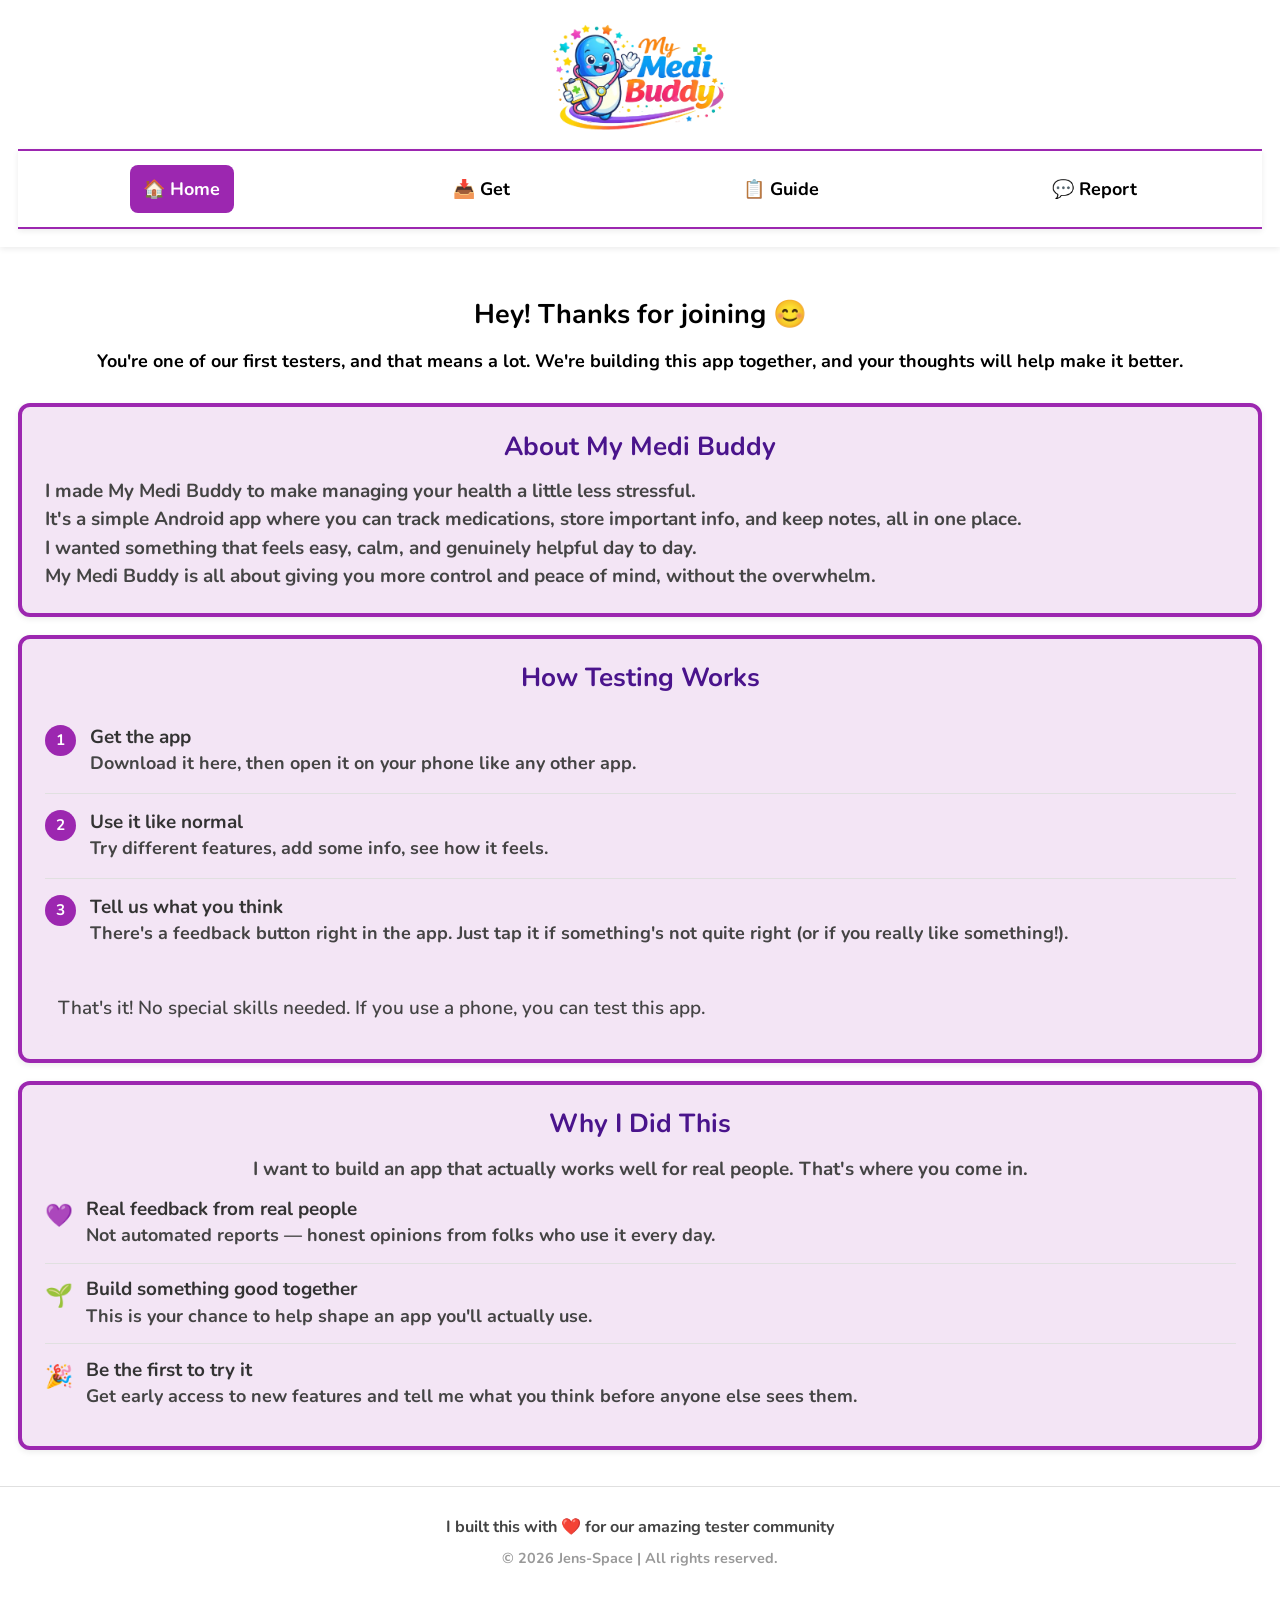
==== index.html @ 2595c354 "update: website changes 18-04-2026  15:56." ====
<!doctype html>
<html lang="en">
  <head>
    <meta charset="utf-8" />
    <meta name="viewport" content="width=device-width,initial-scale=1" />
    <meta http-equiv="X-UA-Compatible" content="IE=edge" />
    <meta name="robots" content="noindex, nofollow" />
    <meta http-equiv="Cache-Control" content="no-cache, no-store, must-revalidate" />
    <meta http-equiv="Pragma" content="no-cache" />
    <meta http-equiv="Expires" content="0" />
    <title>My Medi Buddy — Tester Portal</title>
    <meta name="description" content="Tester portal for the My Medi Buddy Android beta." />
    <meta name="theme-color" content="#3D9A8B" />
    <link rel="preconnect" href="https://fonts.googleapis.com">
    <link rel="preconnect" href="https://fonts.gstatic.com" crossorigin>
    <link href="https://fonts.googleapis.com/css2?family=Nunito:wght@400;600;700;800&display=swap" rel="stylesheet">
    <link rel="stylesheet" href="./docs/styles.css?v=1776524216" />
    <link rel="icon" type="image/png" href="./docs/icon/mmb-icon.png" sizes="1024x1024" />
    <link rel="apple-touch-icon" href="./docs/icon/mmb-icon.png" />
    <link rel="manifest" href="./docs/manifest.json" />
    <meta name="apple-mobile-web-app-capable" content="yes">
    <meta name="apple-mobile-web-app-status-bar-style" content="default">
    <meta name="apple-mobile-web-app-title" content="MyMediBuddy">
  </head>

  <body>
    <header>
      <div class="header-inner">
        <div class="brand">
          <img src="./docs/logo.png" alt="My Medi Buddy" class="logo" />
        </div>

        <nav class="nav">
          <a href="./index.html" aria-current="page">🏠 Home</a>
          <a href="./docs/download.html">📥 Get</a>
          <a href="./docs/testing-guide.html">📋 Guide</a>
          <a href="./docs/report-a-bug.html">💬 Report</a>
        </nav>
      </div>
    </header>

    <main>
      <div class="hero">
        <h2 class="home-hero-title">Hey! Thanks for joining&nbsp;😊</h2>
        <p>You're one of our first testers, and that means a lot. We're building this app together, and your thoughts will help make it better.</p>
      </div>

      <section class="card friendly-card">
        <h2>About My Medi Buddy</h2>
        <p>I made My Medi Buddy to make managing your health a little less stressful.</p>
        <p>It's a simple Android app where you can track medications, store important info, and keep notes, all in one place.</p>
        <p>I wanted something that feels easy, calm, and genuinely helpful day to day.</p>
        <p>My Medi Buddy is all about giving you more control and peace of mind, without the overwhelm.</p>
      </section>

      <section class="card friendly-card">
        <h2>How Testing Works</h2>
        
        <div class="friendly-steps">
          <div class="friendly-step">
            <span class="friendly-num">1</span>
            <div class="friendly-content">
              <strong>Get the app</strong>
              <p>Download it here, then open it on your phone like any other app.</p>
            </div>
          </div>
          
          <div class="friendly-step">
            <span class="friendly-num">2</span>
            <div class="friendly-content">
              <strong>Use it like normal</strong>
              <p>Try different features, add some info, see how it feels.</p>
            </div>
          </div>
          
          <div class="friendly-step">
            <span class="friendly-num">3</span>
            <div class="friendly-content">
              <strong>Tell us what you think</strong>
              <p>There's a feedback button right in the app. Just tap it if something's not quite right (or if you really like something!).</p>
            </div>
          </div>
        </div>
        
        <p class="friendly-note">That's it! No special skills needed. If you use a phone, you can test this app.</p>
      </section>

      <section class="card warm-card">
        <h2>Why I Did This</h2>
        <p>I want to build an app that actually works well for real people. That's where you come in.</p>
        
        <div class="warm-points">
          <div class="warm-point">
            <span class="warm-emoji">💜</span>
            <div>
              <strong>Real feedback from real people</strong>
              <p>Not automated reports — honest opinions from folks who use it every day.</p>
            </div>
          </div>
          
          <div class="warm-point">
            <span class="warm-emoji">🌱</span>
            <div>
              <strong>Build something good together</strong>
              <p>This is your chance to help shape an app you'll actually use.</p>
            </div>
          </div>
          
          <div class="warm-point">
            <span class="warm-emoji">🎉</span>
            <div>
              <strong>Be the first to try it</strong>
              <p>Get early access to new features and tell me what you think before anyone else sees them.</p>
            </div>
          </div>
        </div>
      </section>
    </main>

    <footer>
      <p>I built this with ❤️ for our amazing tester community</p>
      <p class="muted">© 2026 Jens-Space | All rights reserved.</p>
    </footer>

     <button id="back-to-top" aria-label="Back to top"><svg xmlns="http://www.w3.org/2000/svg" width="26" height="26" viewBox="0 0 24 24" fill="none" stroke="white" stroke-width="3" stroke-linecap="round" stroke-linejoin="round"><polyline points="18 15 12 9 6 15"></polyline></svg></button>
    <script>
      const btn = document.getElementById('back-to-top');
      window.addEventListener('scroll', () => {
        btn.classList.toggle('visible', window.scrollY > 200);
      });
      btn.addEventListener('click', () => window.scrollTo({ top: 0, behavior: 'smooth' }));

      if ('serviceWorker' in navigator) {
        navigator.serviceWorker.register('/docs/sw.js', { scope: '/' })
          .then((reg) => console.log('Service Worker registered:', reg))
          .catch((err) => console.error('Service Worker registration failed:', err));
      }
    </script>
  </body>
</html>
---- docs/styles.css ----
* {
  box-sizing: border-box;
  margin: 0;
  padding: 0;
}

html {
  font-size: 18px;
}

:root {
  --primary: #9C27B0;
  --primary-light: #CE93D8;
  --primary-dark: #4A148C;
  --accent: #7B1FA2;
  --teal: #26A69A;
  --green: #4CAF50;
  --yellow: #FFC107;
  --lavender: #9575CD;
  --white: #FFFFFF;
  --cream: #F7FAFC;
  --light-purple: #F3E5F5;
  --text: #333333;
  --text-light: #444444;
  --bg: #FFFFFF;
  --card-bg: #FFFFFF;
  --border: #E0E0E0;
  --shadow: 0 2px 6px rgba(0, 0, 0, 0.08);
  --radius: 12px;
  --tap-size: 48px;
}

body {
  font-family: 'Nunito', -apple-system, BlinkMacSystemFont, 'Segoe UI', Roboto, sans-serif;
  background: var(--bg);
  color: var(--text);
  line-height: 1.68;
  min-height: 100vh;
  font-size: 21px;
  font-weight: 700;
}

header {
  background: white;
  box-shadow: var(--shadow);
}

.header-inner {
  padding: 1rem;
  display: flex;
  flex-direction: column;
  align-items: center;
}

.logo {
  height: 120px;
  width: auto;
}

.nav {
  display: flex;
  gap: 0.5rem;
  padding: 0.75rem;
  background: white;
  width: 100%;
  justify-content: space-around;
  box-shadow: var(--shadow);
  border-top: 2px solid var(--primary);
  border-bottom: 2px solid var(--primary);
}

.nav a {
  color: #000000;
  text-decoration: none;
  font-size: 1rem;
  font-weight: 700;
  padding: 0.5rem 0.75rem;
  border-radius: 8px;
  text-align: center;
}

.nav a[aria-current="page"] {
  color: white;
  background: var(--primary);
}

main {
  padding: 1rem;
}

.hero {
  text-align: center;
  padding: 1.5rem 0.5rem;
}

.hero h2 {
  font-size: 1.5rem;
  margin-bottom: 0.5rem;
  color: #000000;
  text-align: center;
}

.home-hero-title {
  display: inline-block;
  white-space: nowrap;
  font-size: clamp(1.2rem, 5.5vw, 1.5rem);
}

.hero p {
  font-size: 1rem;
  color: #000000;
}

.card {
  background: var(--light-purple);
  border: 4px solid var(--primary);
  border-radius: var(--radius);
  padding: 1.25rem;
  margin-bottom: 1rem;
  box-shadow: var(--shadow);
}

.card h2 {
  font-size: clamp(1.25rem, 4.8vw, 1.45rem);
  color: var(--primary-dark);
  margin-bottom: 0.75rem;
  text-align: center;
  line-height: 1.3;
  overflow-wrap: anywhere;
}

.card p {
  font-size: 1.05rem;
  color: #444444;
  text-align: center;
  line-height: 1.5;
  overflow-wrap: anywhere;
}

.friendly-card > p {
  text-align: left;
}

.grid {
  display: grid;
  grid-template-columns: 1fr;
  gap: 1rem;
  margin-top: 1rem;
}

.cta {
  display: block;
  padding: 1.25rem;
  border: 2px solid var(--primary);
  border-radius: var(--radius);
  text-decoration: none;
  background: var(--light-purple);
}

.cta h3 {
  font-size: 1.05rem;
  color: #000000;
  margin-bottom: 0.25rem;
}

.cta p {
  font-size: 1rem;
  color: #000000;
  margin: 0;
}

.download-box {
  background: linear-gradient(135deg, var(--primary) 0%, var(--primary-dark) 100%);
  border-radius: var(--radius);
  padding: 2rem;
  text-align: center;
}

.version-info {
  display: flex;
  align-items: center;
  justify-content: center;
  gap: 0.5rem;
  margin-bottom: 0.5rem;
}

.version-badge {
  background: rgba(255, 255, 255, 0.25);
  color: white;
  padding: 0.25rem 0.75rem;
  border-radius: 15px;
  font-size: 1.1rem;
  font-weight: 700;
}

.version-number {
  color: white;
  font-size: 1.1rem;
  font-weight: 800;
}

.updated-date {
  color: #ffffff;
  font-size: 0.8rem;
  margin-bottom: 1rem;
}

.download-btn {
  display: inline-block;
  background: white;
  color: var(--primary);
  padding: 0.875rem 2rem;
  border-radius: 25px;
  text-decoration: none;
  font-weight: 700;
  font-size: 1rem;
}

.download-feedback {
  color: #ffffff !important;
  font-size: 1rem;
  margin-top: 0.75rem;
  font-weight: 600;
  text-shadow: 0 1px 2px rgba(0, 0, 0, 0.25);
}

.file-info {
  color: #ffffff;
  font-size: 0.8rem;
  margin-top: 1rem;
}

.download-box .updated-date,
.download-box .file-info {
  color: #ffffff;
}

.download-box .updated-date #date,
.download-box .file-info #size {
  color: #ffffff;
}

.friendly-step {
  display: flex;
  align-items: flex-start;
  gap: 0.75rem;
  padding: 0.875rem 0;
  border-bottom: 1px solid var(--border);
}

.friendly-step:last-child {
  border-bottom: none;
}

.friendly-num {
  width: 1.75rem;
  height: 1.75rem;
  background: var(--primary);
  color: white;
  border-radius: 50%;
  display: flex;
  align-items: center;
  justify-content: center;
  font-weight: 700;
  font-size: 0.85rem;
  flex-shrink: 0;
}

.friendly-content strong {
  display: block;
  font-size: 1.05rem;
  text-align: left;
  line-height: 1.35;
  overflow-wrap: anywhere;
}

.friendly-content p {
  font-size: 1rem;
  color: var(--text-light);
  margin: 0;
  text-align: left;
  line-height: 1.5;
  overflow-wrap: anywhere;
}

.friendly-note {
  margin-top: 1rem;
  padding: 0.75rem;
  background: var(--light-purple);
  border-radius: 8px;
  font-size: 1rem;
  color: #000000;
  font-weight: 600;
}

.warm-point {
  display: flex;
  align-items: flex-start;
  gap: 0.75rem;
  padding: 0.75rem 0;
  border-bottom: 1px solid var(--border);
}

.warm-point:last-child {
  border-bottom: none;
}

.warm-emoji {
  font-size: 1.25rem;
}

.warm-point strong {
  display: block;
  font-size: 1.05rem;
  line-height: 1.35;
  overflow-wrap: anywhere;
}

.warm-point p {
  font-size: 1rem;
  color: var(--text-light);
  margin: 0;
  text-align: left;
  line-height: 1.5;
  overflow-wrap: anywhere;
}

ol {
  margin: 0.5rem 0 0.5rem 1.25rem;
}

ol li {
  font-size: 1rem;
  color: var(--text);
  margin-bottom: 0.5rem;
}

.steps {
  margin: 0.5rem 0 0.5rem 1rem;
  counter-reset: step;
}

.steps li {
  list-style: none;
  position: relative;
  padding-left: 2.5rem;
  margin-bottom: 1rem;
  text-align: left;
}

.steps li::before {
  counter-increment: step;
  content: counter(step);
  position: absolute;
  left: 0;
  top: 0;
  width: 1.5rem;
  height: 1.5rem;
  background: var(--primary);
  color: white;
  border-radius: 50%;
  display: flex;
  align-items: center;
  justify-content: center;
  font-size: 0.8rem;
  font-weight: 700;
}

.steps li strong {
  display: block;
  font-size: 1.05rem;
  color: #000000;
  line-height: 1.35;
  overflow-wrap: anywhere;
}

.steps li p {
  font-size: 1.05rem;
  color: var(--text-light);
  text-align: left;
  line-height: 1.5;
  overflow-wrap: anywhere;
}

.checklist {
  list-style: none;
  margin-top: 0.5rem;
}

.checklist li {
  display: flex;
  align-items: flex-start;
  gap: 0.75rem;
  padding: 0.75rem 0;
  text-align: left;
}

.check {
  width: 1.5rem;
  height: 1.5rem;
  background: var(--green);
  color: white;
  border-radius: 50%;
  display: flex;
  align-items: center;
  justify-content: center;
  font-size: 0.8rem;
  font-weight: 700;
  flex-shrink: 0;
}

.checklist strong {
  display: block;
  font-size: 1.05rem;
  color: #000000;
  line-height: 1.35;
  overflow-wrap: anywhere;
}

.checklist p {
  font-size: 1.05rem;
  color: var(--text-light);
  margin: 0;
  text-align: left;
  line-height: 1.5;
  overflow-wrap: anywhere;
}

ul {
  margin: 0.5rem 0 0.5rem 1.25rem;
}

ul li {
  font-size: 1.05rem;
  color: var(--text);
  margin-bottom: 0.5rem;
  line-height: 1.5;
  overflow-wrap: anywhere;
  text-align: left;
}

.friendly-step,
.warm-point,
ol li {
  text-align: left;
}

.friendly-step > div,
.warm-point > div,
.checklist li > div {
  flex: 1;
  min-width: 0;
}

ul strong {
  color: var(--text);
}

.priority-list {
  list-style: none;
  margin-top: 0.5rem;
}

.priority-list li {
  display: flex;
  align-items: center;
  gap: 0.5rem;
  padding: 0.5rem 0;
  border-bottom: 1px solid var(--border);
}

.priority-dot {
  width: 10px;
  height: 10px;
  border-radius: 50%;
  flex-shrink: 0;
}

.priority-dot.critical { background: #F44336; }
.priority-dot.high { background: var(--yellow); }
.priority-dot.medium { background: var(--teal); }
.priority-dot.low { background: var(--lavender); }

footer {
  background: white;
  padding: 1.5rem;
  text-align: center;
  border-top: 1px solid var(--border);
}

footer p {
  font-size: 0.9rem;
  color: var(--text-light);
}

footer .muted {
  font-size: 0.8rem;
  color: #999;
  margin-top: 0.25rem;
}

.debug-build {
  margin-top: 0.4rem;
  font-size: 0.72rem;
  color: #7a7a7a;
  text-align: center;
}

#back-to-top {
  display: none;
  position: fixed;
  bottom: 1.5rem;
  right: 1.25rem;
  width: 2.75rem;
  height: 2.75rem;
  background: var(--primary);
  color: white;
  border: none;
  border-radius: 50%;
  padding: 0;
  cursor: pointer;
  z-index: 999;
  box-shadow: 0 4px 12px rgba(0,0,0,0.2);
  align-items: center;
  justify-content: center;
}

#back-to-top.visible {
  display: flex;
}

#back-to-top svg {
  display: block;
}

@media (max-width: 768px) {
  body {
    font-size: 19px;
    line-height: 1.6;
  }

  .header-inner {
    padding: 0.75rem;
  }

   .logo {
     height: 92px;
   }

  .nav {
    flex-wrap: nowrap;
    justify-content: flex-start;
    gap: 0.4rem;
    padding: 0.6rem;
    overflow-x: auto;
    -webkit-overflow-scrolling: touch;
  }

  .nav a {
    flex: 0 0 auto;
    min-width: 0;
    max-width: none;
    white-space: nowrap;
    font-size: 0.92rem;
    padding: 0.55rem 0.5rem;
  }

  main {
    padding: 0.75rem;
  }

  .hero {
    padding: 1rem 0.25rem;
  }

  .hero h2 {
    font-size: 1.35rem;
  }

  .home-hero-title {
    white-space: normal;
    line-height: 1.25;
  }

  .card {
    border-width: 3px;
    padding: 1rem;
  }

  .card p,
  ul li,
  .steps li p,
  .checklist p {
    font-size: 1rem;
  }

  .download-box {
    padding: 1.25rem 1rem;
  }

  .version-info {
    flex-wrap: wrap;
  }

  .download-btn {
    display: block;
    width: 100%;
    padding: 0.9rem 1rem;
  }

  #back-to-top {
    width: 2.5rem;
    height: 2.5rem;
    bottom: 1rem;
    right: 1rem;
  }
}

@media (max-width: 420px) {
  body {
    font-size: 18px;
  }

  .nav a {
    font-size: 0.88rem;
    padding: 0.5rem 0.45rem;
  }

  .steps li {
    padding-left: 2.1rem;
  }

   .steps li::before {
     width: 1.35rem;
     height: 1.35rem;
     font-size: 0.75rem;
   }
 }

 @media (max-width: 768px) {
   #back-to-top {
     width: 2.5rem;
     height: 2.5rem;
     bottom: 1rem;
     right: 1rem;
   }
 }
}
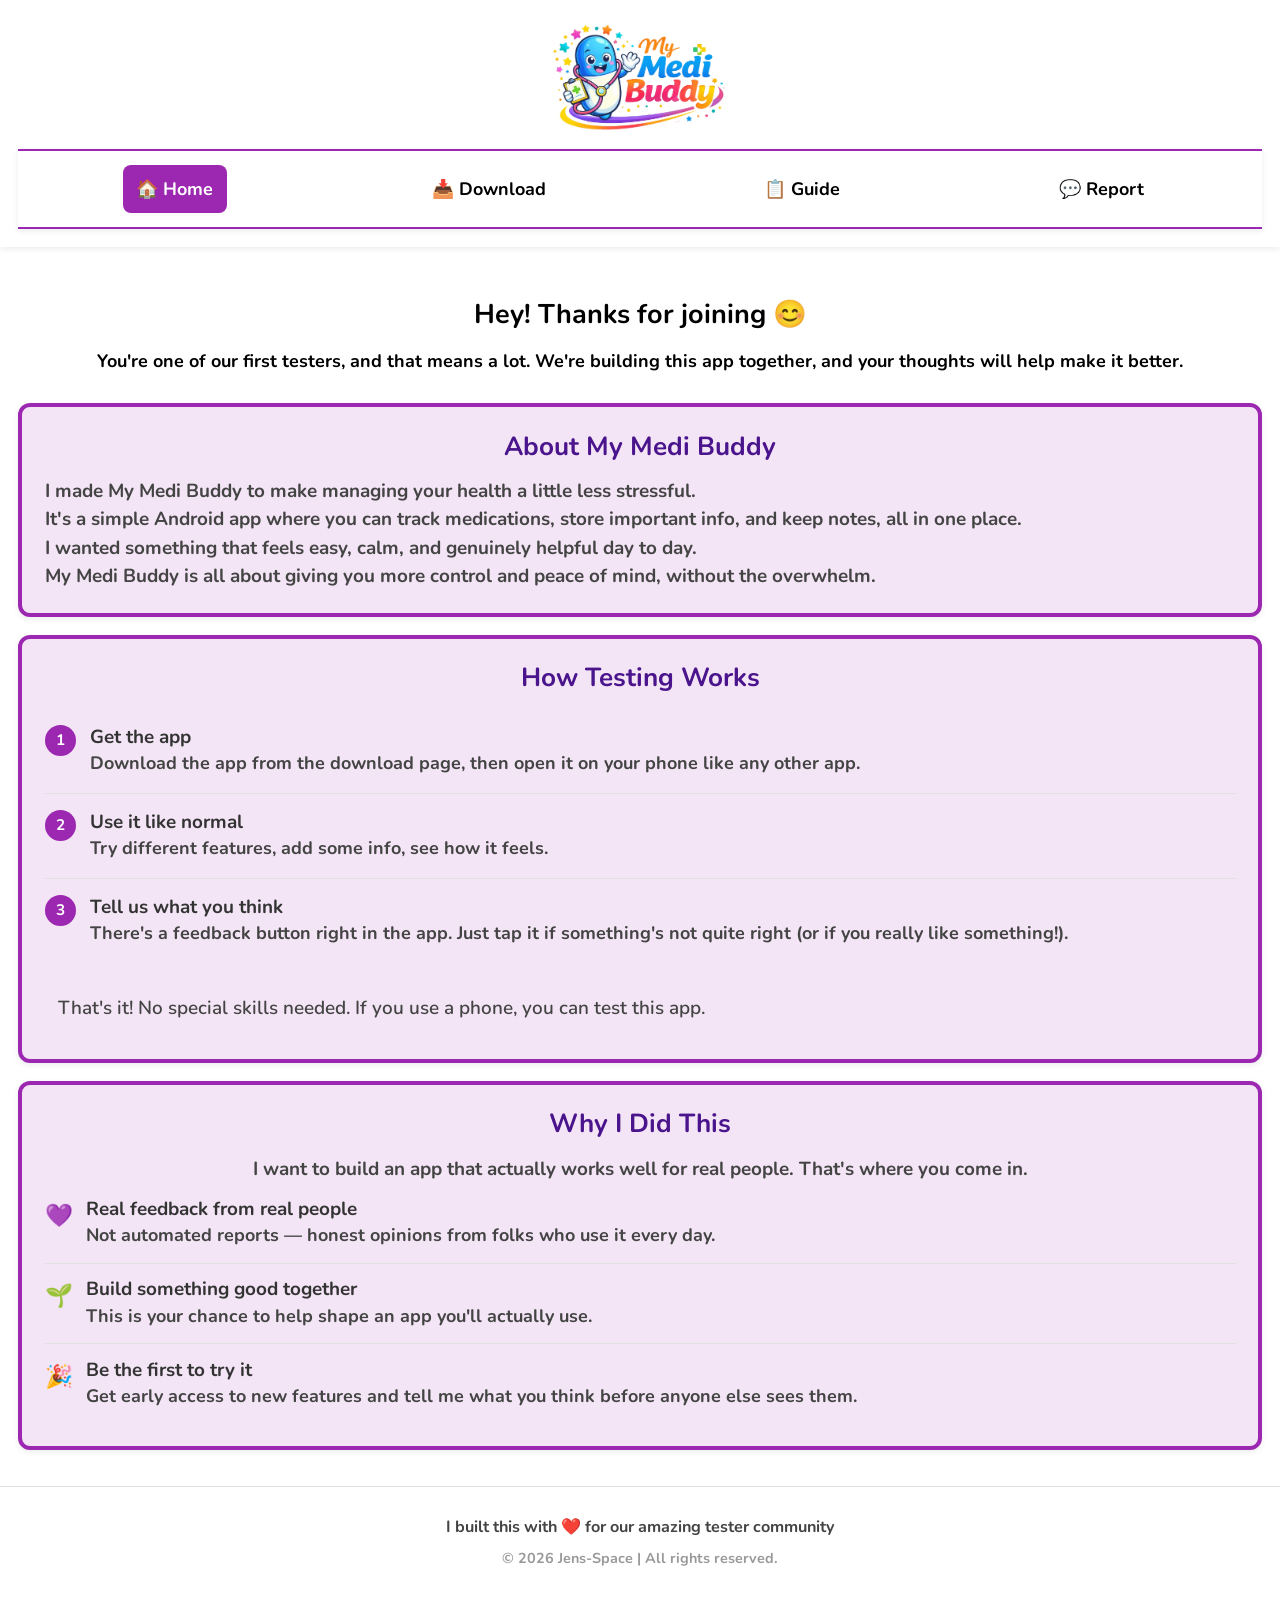
==== commit 59cc74a5: "commit" ====
--- a/index.html
+++ b/index.html
@@ -14,7 +14,7 @@
     <link rel="preconnect" href="https://fonts.googleapis.com">
     <link rel="preconnect" href="https://fonts.gstatic.com" crossorigin>
     <link href="https://fonts.googleapis.com/css2?family=Nunito:wght@400;600;700;800&display=swap" rel="stylesheet">
-    <link rel="stylesheet" href="./docs/styles.css?v=1776524216" />
+    <link rel="stylesheet" href="./docs/styles.css?v=1776699647" />
     <link rel="icon" type="image/png" href="./docs/icon/mmb-icon.png" sizes="1024x1024" />
     <link rel="apple-touch-icon" href="./docs/icon/mmb-icon.png" />
     <link rel="manifest" href="./docs/manifest.json" />
@@ -32,7 +32,7 @@
 
         <nav class="nav">
           <a href="./index.html" aria-current="page">🏠 Home</a>
-          <a href="./docs/download.html">📥 Get</a>
+          <a href="./docs/download.html">📥 Download</a>
           <a href="./docs/testing-guide.html">📋 Guide</a>
           <a href="./docs/report-a-bug.html">💬 Report</a>
         </nav>
@@ -61,7 +61,7 @@
             <span class="friendly-num">1</span>
             <div class="friendly-content">
               <strong>Get the app</strong>
-              <p>Download it here, then open it on your phone like any other app.</p>
+               <p>Download the app from the download page, then open it on your phone like any other app.</p>
             </div>
           </div>
           
